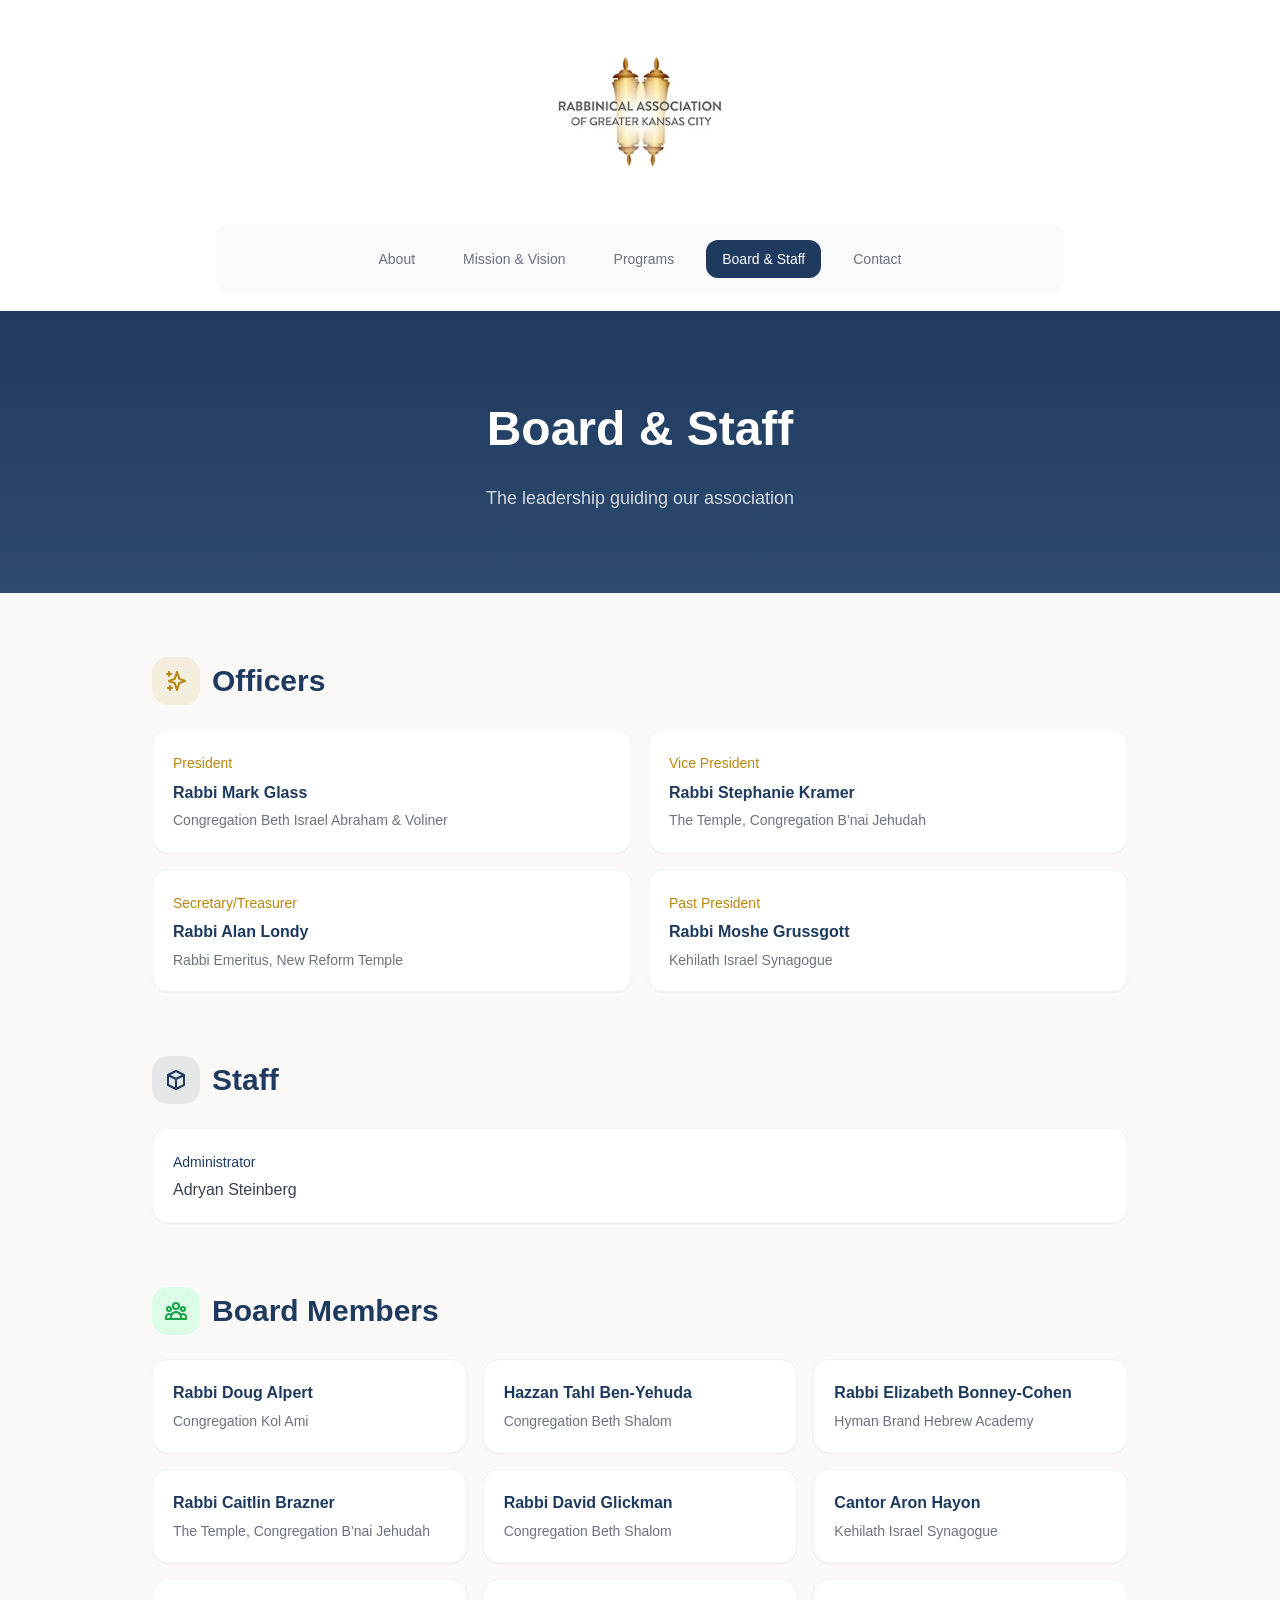
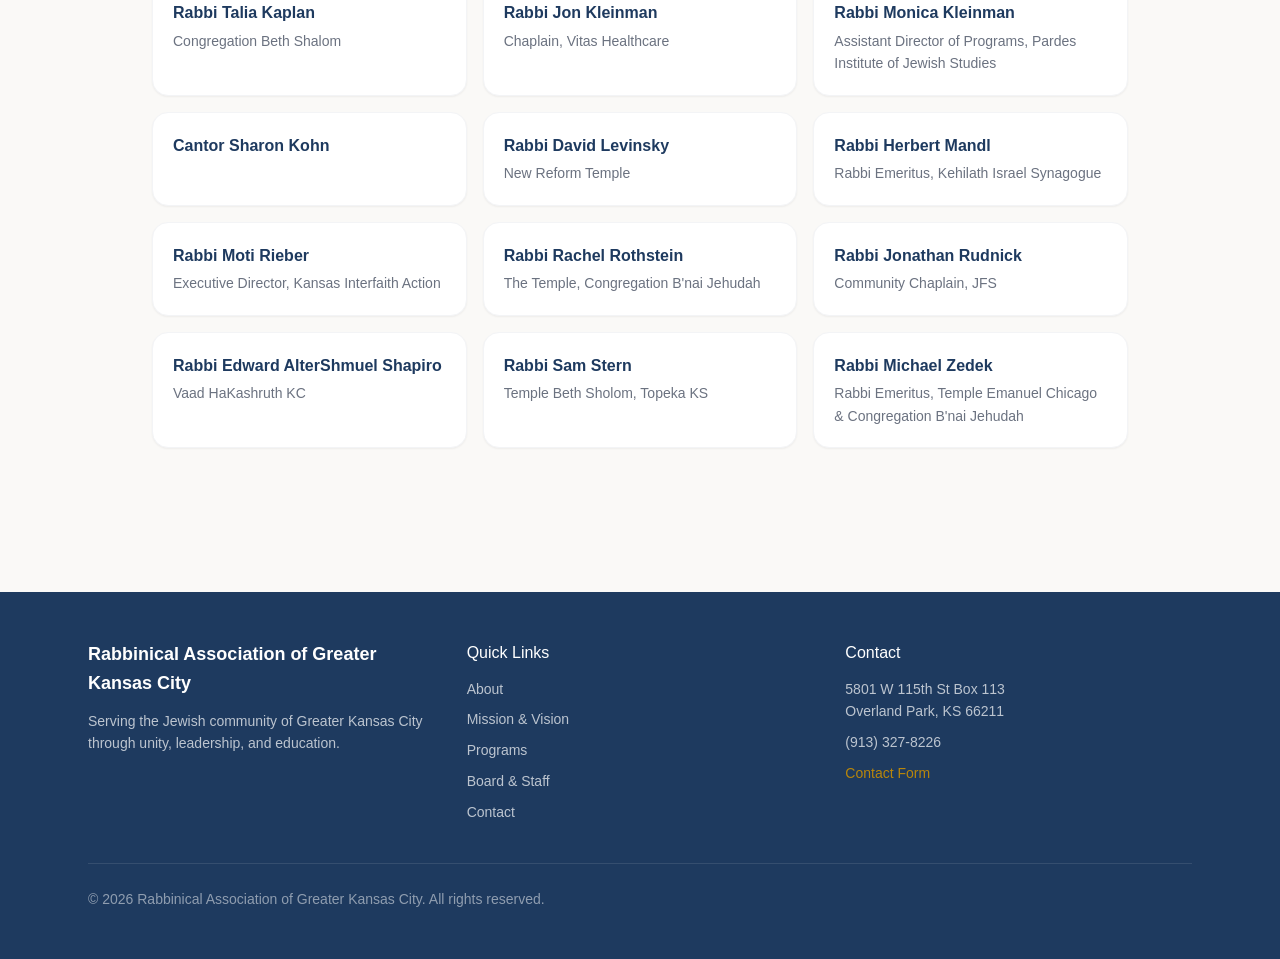
==== board-staff.html @ a5cd85e4 "Initial commit: static HTML/CSS/JS replica of kcrabbi.org Plain HTML/CSS/JS rebuild of the Rabbinica" ====
<!DOCTYPE html>
<html lang="en">
<head>
  <meta charset="UTF-8">
  <meta name="viewport" content="width=device-width, initial-scale=1.0">
  <title>Board &amp; Staff | Rabbinical Association of Greater Kansas City</title>
  <link rel="stylesheet" href="css/styles.css">
</head>
<body>

  <!-- Header -->
  <header class="site-header" id="site-header">
    <nav class="header-nav">
      <div class="logo-section" id="logo-section">
        <a href="index.html">
          <img src="images/logo.png" alt="Rabbinical Association of Greater Kansas City" class="logo-img" id="logo-img">
        </a>
      </div>
      <div class="nav-bar" id="nav-bar">
        <div class="nav-links">
          <a href="index.html" class="nav-link">About</a>
          <a href="mission-vision.html" class="nav-link">Mission &amp; Vision</a>
          <a href="programs.html" class="nav-link">Programs</a>
          <a href="board-staff.html" class="nav-link active">Board &amp; Staff</a>
          <a href="contact.html" class="nav-link">Contact</a>
        </div>
        <button class="menu-btn" id="mobile-menu-btn" aria-label="Toggle menu">
          <svg xmlns="http://www.w3.org/2000/svg" fill="none" viewBox="0 0 24 24" stroke="currentColor" stroke-width="2"><path stroke-linecap="round" stroke-linejoin="round" d="M4 6h16M4 12h16M4 18h16"/></svg>
        </button>
      </div>
      <button class="scrolled-menu-btn" id="scrolled-menu-btn" aria-label="Toggle menu">
        <svg xmlns="http://www.w3.org/2000/svg" fill="none" viewBox="0 0 24 24" stroke="currentColor" stroke-width="2"><path stroke-linecap="round" stroke-linejoin="round" d="M4 6h16M4 12h16M4 18h16"/></svg>
      </button>
      <div class="mobile-menu" id="mobile-menu">
        <a href="index.html" class="nav-link">About</a>
        <a href="mission-vision.html" class="nav-link">Mission &amp; Vision</a>
        <a href="programs.html" class="nav-link">Programs</a>
        <a href="board-staff.html" class="nav-link active">Board &amp; Staff</a>
        <a href="contact.html" class="nav-link">Contact</a>
      </div>
    </nav>
  </header>

  <main>
    <!-- Hero -->
    <section class="hero hero-page">
      <div class="hero-inner">
        <h1>Board &amp; Staff</h1>
        <p class="subtitle">The leadership guiding our association</p>
      </div>
    </section>

    <div class="content-wide">
      <!-- Officers -->
      <section class="section-gap">
        <div class="icon-heading">
          <div class="icon-box gold">
            <svg xmlns="http://www.w3.org/2000/svg" fill="none" viewBox="0 0 24 24" stroke="currentColor" stroke-width="2"><path stroke-linecap="round" stroke-linejoin="round" d="M5 3v4M3 5h4M6 17v4m-2-2h4m5-16l2.286 6.857L21 12l-5.714 2.143L13 21l-2.286-6.857L5 12l5.714-2.143L13 3z"/></svg>
          </div>
          <h2>Officers</h2>
        </div>
        <div class="grid-2">
          <div class="officer-card">
            <span class="title">President</span>
            <p class="name">Rabbi Mark Glass</p>
            <p class="org">Congregation Beth Israel Abraham &amp; Voliner</p>
          </div>
          <div class="officer-card">
            <span class="title">Vice President</span>
            <p class="name">Rabbi Stephanie Kramer</p>
            <p class="org">The Temple, Congregation B'nai Jehudah</p>
          </div>
          <div class="officer-card">
            <span class="title">Secretary/Treasurer</span>
            <p class="name">Rabbi Alan Londy</p>
            <p class="org">Rabbi Emeritus, New Reform Temple</p>
          </div>
          <div class="officer-card">
            <span class="title">Past President</span>
            <p class="name">Rabbi Moshe Grussgott</p>
            <p class="org">Kehilath Israel Synagogue</p>
          </div>
        </div>
      </section>

      <!-- Staff -->
      <section class="section-gap">
        <div class="icon-heading">
          <div class="icon-box navy">
            <svg xmlns="http://www.w3.org/2000/svg" fill="none" viewBox="0 0 24 24" stroke="currentColor" stroke-width="2"><path stroke-linecap="round" stroke-linejoin="round" d="M20 7l-8-4-8 4m16 0l-8 4m8-4v10l-8 4m0-10L4 7m8 4v10M4 7v10l8 4"/></svg>
          </div>
          <h2>Staff</h2>
        </div>
        <div class="staff-card">
          <div class="staff-item">
            <span class="title">Administrator</span>
            <p class="name">Adryan Steinberg</p>
          </div>
        </div>
      </section>

      <!-- Board Members -->
      <section>
        <div class="icon-heading">
          <div class="icon-box green">
            <svg xmlns="http://www.w3.org/2000/svg" fill="none" viewBox="0 0 24 24" stroke="currentColor" stroke-width="2"><path stroke-linecap="round" stroke-linejoin="round" d="M17 20h5v-2a3 3 0 00-5.356-1.857M17 20H7m10 0v-2c0-.656-.126-1.283-.356-1.857M7 20H2v-2a3 3 0 015.356-1.857M7 20v-2c0-.656.126-1.283.356-1.857m0 0a5.002 5.002 0 019.288 0M15 7a3 3 0 11-6 0 3 3 0 016 0zm6 3a2 2 0 11-4 0 2 2 0 014 0zM7 10a2 2 0 11-4 0 2 2 0 014 0z"/></svg>
          </div>
          <h2>Board Members</h2>
        </div>
        <div class="grid-3">
          <div class="board-card">
            <p class="name">Rabbi Doug Alpert</p>
            <p class="org">Congregation Kol Ami</p>
          </div>
          <div class="board-card">
            <p class="name">Hazzan Tahl Ben-Yehuda</p>
            <p class="org">Congregation Beth Shalom</p>
          </div>
          <div class="board-card">
            <p class="name">Rabbi Elizabeth Bonney-Cohen</p>
            <p class="org">Hyman Brand Hebrew Academy</p>
          </div>
          <div class="board-card">
            <p class="name">Rabbi Caitlin Brazner</p>
            <p class="org">The Temple, Congregation B'nai Jehudah</p>
          </div>
          <div class="board-card">
            <p class="name">Rabbi David Glickman</p>
            <p class="org">Congregation Beth Shalom</p>
          </div>
          <div class="board-card">
            <p class="name">Cantor Aron Hayon</p>
            <p class="org">Kehilath Israel Synagogue</p>
          </div>
          <div class="board-card">
            <p class="name">Rabbi Talia Kaplan</p>
            <p class="org">Congregation Beth Shalom</p>
          </div>
          <div class="board-card">
            <p class="name">Rabbi Jon Kleinman</p>
            <p class="org">Chaplain, Vitas Healthcare</p>
          </div>
          <div class="board-card">
            <p class="name">Rabbi Monica Kleinman</p>
            <p class="org">Assistant Director of Programs, Pardes Institute of Jewish Studies</p>
          </div>
          <div class="board-card">
            <p class="name">Cantor Sharon Kohn</p>
          </div>
          <div class="board-card">
            <p class="name">Rabbi David Levinsky</p>
            <p class="org">New Reform Temple</p>
          </div>
          <div class="board-card">
            <p class="name">Rabbi Herbert Mandl</p>
            <p class="org">Rabbi Emeritus, Kehilath Israel Synagogue</p>
          </div>
          <div class="board-card">
            <p class="name">Rabbi Moti Rieber</p>
            <p class="org">Executive Director, Kansas Interfaith Action</p>
          </div>
          <div class="board-card">
            <p class="name">Rabbi Rachel Rothstein</p>
            <p class="org">The Temple, Congregation B'nai Jehudah</p>
          </div>
          <div class="board-card">
            <p class="name">Rabbi Jonathan Rudnick</p>
            <p class="org">Community Chaplain, JFS</p>
          </div>
          <div class="board-card">
            <p class="name">Rabbi Edward AlterShmuel Shapiro</p>
            <p class="org">Vaad HaKashruth KC</p>
          </div>
          <div class="board-card">
            <p class="name">Rabbi Sam Stern</p>
            <p class="org">Temple Beth Sholom, Topeka KS</p>
          </div>
          <div class="board-card">
            <p class="name">Rabbi Michael Zedek</p>
            <p class="org">Rabbi Emeritus, Temple Emanuel Chicago &amp; Congregation B'nai Jehudah</p>
          </div>
        </div>
      </section>
    </div>
  </main>

  <!-- Footer -->
  <footer class="site-footer">
    <div class="footer-inner">
      <div class="footer-grid">
        <div>
          <h3>Rabbinical Association of Greater Kansas City</h3>
          <p>Serving the Jewish community of Greater Kansas City through unity, leadership, and education.</p>
        </div>
        <div>
          <h4>Quick Links</h4>
          <div class="footer-links">
            <a href="index.html">About</a>
            <a href="mission-vision.html">Mission &amp; Vision</a>
            <a href="programs.html">Programs</a>
            <a href="board-staff.html">Board &amp; Staff</a>
            <a href="contact.html">Contact</a>
          </div>
        </div>
        <div>
          <h4>Contact</h4>
          <p>5801 W 115th St Box 113<br>Overland Park, KS 66211</p>
          <p style="margin-top: 0.5rem;">(913) 327-8226</p>
          <p style="margin-top: 0.5rem;"><a href="contact.html" class="footer-contact-link">Contact Form</a></p>
        </div>
      </div>
      <div class="footer-bottom">
        <p>&copy; 2026 Rabbinical Association of Greater Kansas City. All rights reserved.</p>
      </div>
    </div>
  </footer>

  <script src="js/main.js"></script>
</body>
</html>
---- css/styles.css ----
/* ==============================================
   KC Rabbinical Association — styles.css
   ============================================== */

/* --- Design Tokens --- */
:root {
  --primary: #1e3a5f;
  --primary-light: #2d4a6f;
  --accent: #b8860b;
  --accent-hover: #9a6f09;
  --bg: #faf9f7;
  --white: #ffffff;
  --text: #374151;
  --text-light: #6b7280;
  --text-lighter: #9ca3af;
  --border: #f3f4f6;
  --border-dark: #e5e7eb;
  --red: #dc2626;
  --green-50: #f0fdf4;
  --green-100: #dcfce7;
  --green-600: #16a34a;
  --green-700: #15803d;
  --green-800: #166534;
  --purple-50: #faf5ff;
  --purple-100: #f3e8ff;
  --purple-500: #a855f7;
  --purple-600: #9333ea;
  --shadow-sm: 0 1px 2px 0 rgba(0,0,0,0.05);
  --shadow-md: 0 4px 6px -1px rgba(0,0,0,0.1), 0 2px 4px -2px rgba(0,0,0,0.1);
  --radius-lg: 0.75rem;
  --radius-xl: 1rem;
  --radius-2xl: 1rem;
}

/* --- Reset & Base --- */
*, *::before, *::after {
  box-sizing: border-box;
  margin: 0;
  padding: 0;
}

body {
  font-family: -apple-system, BlinkMacSystemFont, 'Segoe UI', Roboto, 'Helvetica Neue', Arial, sans-serif;
  background: var(--bg);
  color: var(--text);
  line-height: 1.6;
  min-height: 100vh;
  -webkit-font-smoothing: antialiased;
}

a {
  color: inherit;
  text-decoration: none;
}

img {
  max-width: 100%;
  height: auto;
  display: block;
}

ul {
  list-style: none;
}

/* --- Header --- */
.site-header {
  position: sticky;
  top: 0;
  z-index: 50;
  background: rgba(255,255,255,0.95);
  backdrop-filter: blur(8px);
  border-bottom: 1px solid var(--border);
  box-shadow: var(--shadow-sm);
  transition: all 0.2s;
}

.header-nav {
  max-width: 56rem;
  margin: 0 auto;
  padding: 0 1rem;
}

.logo-section {
  display: flex;
  align-items: center;
  justify-content: center;
  padding: 1rem 0;
  transition: padding 0.2s;
}

.logo-section.scrolled {
  padding: 0.5rem 0;
}

.logo-img {
  width: auto;
  height: 11rem;
  transition: height 0.2s;
}

.logo-img.scrolled {
  height: 3.5rem;
}

/* Nav bar container */
.nav-bar {
  background: #f9fafb;
  padding: 1rem 1.5rem;
  border-radius: var(--radius-lg);
  margin-bottom: 1rem;
}

.nav-links {
  display: none;
  align-items: center;
  gap: 0.5rem;
  justify-content: center;
}

.nav-link {
  padding: 0.5rem 1rem;
  border-radius: var(--radius-lg);
  font-size: 0.875rem;
  font-weight: 500;
  color: var(--text-light);
  transition: all 0.2s;
  white-space: nowrap;
}

.nav-link:hover {
  color: var(--primary);
  background: #f3f4f6;
}

.nav-link.active {
  background: var(--primary);
  color: white;
}

/* Hamburger button */
.menu-btn {
  display: block;
  margin: 0 auto;
  padding: 0.5rem;
  background: none;
  border: none;
  color: var(--text-light);
  cursor: pointer;
}

.menu-btn:hover {
  color: var(--primary);
}

.menu-btn svg {
  width: 1.5rem;
  height: 1.5rem;
}

/* Scrolled state: hide full nav, show hamburger for all */
.nav-bar.hidden {
  display: none;
}

.scrolled-menu-btn {
  display: none;
  margin: 0 auto 0.5rem;
  padding: 0.5rem;
  background: none;
  border: none;
  color: var(--text-light);
  cursor: pointer;
}

.scrolled-menu-btn:hover {
  color: var(--primary);
}

.scrolled-menu-btn svg {
  width: 1.5rem;
  height: 1.5rem;
}

.scrolled-menu-btn.visible {
  display: block;
}

/* Mobile menu dropdown */
.mobile-menu {
  display: none;
  flex-direction: column;
  gap: 0.25rem;
  padding: 1rem 0;
  border-top: 1px solid var(--border);
}

.mobile-menu.open {
  display: flex;
}

.mobile-menu .nav-link {
  text-align: center;
  padding: 0.75rem 1rem;
}

/* Desktop nav visibility */
@media (min-width: 768px) {
  .header-nav {
    padding: 0 1.5rem;
  }
  .logo-section {
    padding: 1.5rem 0;
  }
  .logo-section.scrolled {
    padding: 0.75rem 0;
  }
  .logo-img {
    height: 11rem;
  }
  .logo-img.scrolled {
    height: 3.5rem;
  }
  .nav-links {
    display: flex;
  }
  .nav-bar .menu-btn {
    display: none;
  }
  .nav-links {
    gap: 0.5rem;
  }
}

@media (min-width: 1024px) {
  .nav-links {
    gap: 1rem;
  }
}

/* --- Hero Sections --- */
.hero {
  background: linear-gradient(to bottom, var(--primary), var(--primary-light));
  color: white;
  text-align: center;
}

.hero-about {
  padding: 2rem 0 2rem;
}

.hero-page {
  padding: 4rem 0 5rem;
}

.hero-inner {
  max-width: 56rem;
  margin: 0 auto;
  padding: 0 1rem;
}

.hero h1 {
  font-size: 1.875rem;
  font-weight: 700;
  margin-bottom: 1rem;
}

.hero .subtitle {
  font-size: 1.125rem;
  color: rgba(255,255,255,0.8);
}

.hero-about .subtitle {
  font-size: 1.125rem;
  color: rgba(255,255,255,0.8);
  line-height: 1.75;
  max-width: 48rem;
  margin: 0 auto;
}

@media (min-width: 768px) {
  .hero-about {
    padding: 3rem 0 3rem;
  }
  .hero-page {
    padding: 5rem 0 5rem;
  }
  .hero h1 {
    font-size: 2.25rem;
  }
  .hero-about .subtitle {
    font-size: 1.25rem;
  }
  .hero-inner {
    padding: 0 1.5rem;
  }
}

@media (min-width: 1024px) {
  .hero h1 {
    font-size: 3rem;
  }
}

/* --- Content Container --- */
.content {
  max-width: 56rem;
  margin: 0 auto;
  padding: 3rem 1rem;
}

.content-wide {
  max-width: 64rem;
  margin: 0 auto;
  padding: 3rem 1rem;
}

@media (min-width: 768px) {
  .content, .content-wide {
    padding: 4rem 1.5rem;
  }
}

/* --- Section Headers --- */
.section-header {
  margin-bottom: 2rem;
}

.section-header h2 {
  font-size: 1.5rem;
  font-weight: 600;
  color: var(--primary);
}

.section-header .accent-line {
  height: 4px;
  width: 4rem;
  background: var(--accent);
  border-radius: 2px;
  margin-top: 0.5rem;
}

@media (min-width: 768px) {
  .section-header h2 {
    font-size: 1.875rem;
  }
}

/* Icon + heading pairs */
.icon-heading {
  display: flex;
  align-items: center;
  gap: 0.75rem;
  margin-bottom: 1.5rem;
}

.icon-box {
  width: 3rem;
  height: 3rem;
  border-radius: var(--radius-xl);
  display: flex;
  align-items: center;
  justify-content: center;
  flex-shrink: 0;
}

.icon-box svg {
  width: 1.5rem;
  height: 1.5rem;
}

.icon-box.navy {
  background: rgba(30,58,95,0.1);
  color: var(--primary);
}

.icon-box.gold {
  background: rgba(184,134,11,0.1);
  color: var(--accent);
}

.icon-box.purple {
  background: var(--purple-100);
  color: var(--purple-600);
}

.icon-box.green {
  background: #dcfce7;
  color: var(--green-600);
}

.icon-heading h2 {
  font-size: 1.5rem;
  font-weight: 600;
  color: var(--primary);
}

@media (min-width: 768px) {
  .icon-heading h2 {
    font-size: 1.875rem;
  }
}

/* --- Cards --- */
.card {
  background: var(--white);
  border-radius: 1rem;
  border: 1px solid var(--border);
  box-shadow: var(--shadow-sm);
  padding: 1.5rem;
}

.card-lg {
  padding: 1.5rem;
}

@media (min-width: 768px) {
  .card-lg {
    padding: 2rem;
  }
}

.card:hover {
  box-shadow: var(--shadow-md);
  transition: box-shadow 0.2s;
}

/* --- Section spacing --- */
.section-gap {
  margin-bottom: 4rem;
}

/* --- Prose text --- */
.prose {
  font-size: 1.125rem;
  color: var(--text);
  line-height: 1.75;
}

.prose p + p {
  margin-top: 1rem;
}

/* --- Grid helpers --- */
.grid-2 {
  display: grid;
  gap: 1rem;
}

.grid-3 {
  display: grid;
  gap: 1rem;
}

@media (min-width: 768px) {
  .grid-2 {
    grid-template-columns: repeat(2, 1fr);
  }
  .grid-3 {
    grid-template-columns: repeat(2, 1fr);
  }
}

@media (min-width: 1024px) {
  .grid-3 {
    grid-template-columns: repeat(3, 1fr);
  }
}

/* --- Supporters logos --- */
.supporters-grid {
  display: grid;
  gap: 3rem;
  align-items: center;
  max-width: 64rem;
  margin: 0 auto;
}

.supporters-grid .logo-wrap {
  display: flex;
  align-items: center;
  justify-content: center;
  padding: 1rem;
}

.supporters-grid .logo-wrap img {
  width: 100%;
  max-width: 200px;
  height: auto;
}

.supporters-grid .logo-wrap.small img {
  max-width: 140px;
}

@media (min-width: 768px) {
  .supporters-grid {
    grid-template-columns: repeat(3, 1fr);
  }
}

/* --- Checklist items --- */
.checklist {
  display: flex;
  flex-direction: column;
  gap: 1rem;
}

.checklist-item {
  display: flex;
  align-items: flex-start;
  gap: 1rem;
}

.check-icon {
  width: 1.5rem;
  height: 1.5rem;
  background: rgba(184,134,11,0.1);
  border-radius: 50%;
  display: flex;
  align-items: center;
  justify-content: center;
  flex-shrink: 0;
  margin-top: 0.125rem;
}

.check-icon svg {
  width: 1rem;
  height: 1rem;
  color: var(--accent);
}

.checklist-item span {
  color: var(--text);
  line-height: 1.625;
}

/* --- Bullet lists --- */
.bullet-list {
  display: grid;
  gap: 1rem;
}

@media (min-width: 768px) {
  .bullet-list.two-col {
    grid-template-columns: repeat(2, 1fr);
  }
}

.bullet-item {
  display: flex;
  align-items: flex-start;
  gap: 0.75rem;
}

.bullet-dot {
  width: 0.5rem;
  height: 0.5rem;
  border-radius: 50%;
  flex-shrink: 0;
  margin-top: 0.5rem;
}

.bullet-dot.gold {
  background: var(--accent);
}

.bullet-dot.purple {
  background: var(--purple-500);
}

.bullet-item span {
  color: var(--text);
}

/* --- Numbered badges --- */
.numbered-card {
  display: flex;
  align-items: flex-start;
  gap: 0.75rem;
}

.number-badge {
  width: 2rem;
  height: 2rem;
  background: var(--primary);
  color: white;
  border-radius: var(--radius-lg);
  display: flex;
  align-items: center;
  justify-content: center;
  font-size: 0.875rem;
  font-weight: 600;
  flex-shrink: 0;
}

.numbered-card p {
  color: var(--text);
  line-height: 1.625;
}

/* --- Vision gradient card --- */
.vision-card {
  background: linear-gradient(to bottom right, var(--primary), var(--primary-light));
  border-radius: 1rem;
  padding: 1.5rem;
  color: white;
}

.vision-card p {
  font-size: 1.125rem;
  line-height: 1.75;
}

@media (min-width: 768px) {
  .vision-card {
    padding: 2rem;
  }
  .vision-card p {
    font-size: 1.25rem;
  }
}

/* --- Interfaith section --- */
.interfaith-card {
  background: linear-gradient(to bottom right, var(--purple-50), white);
  border-radius: 1rem;
  border: 1px solid var(--purple-100);
  padding: 1.5rem;
}

@media (min-width: 768px) {
  .interfaith-card {
    padding: 2rem;
  }
}

.interfaith-card .bullet-list {
  display: flex;
  flex-direction: column;
  gap: 0.75rem;
}

/* --- Educational Programs card --- */
.edu-card {
  background: var(--white);
  border: 1px solid var(--border);
  box-shadow: var(--shadow-sm);
  border-radius: 1rem;
  overflow: hidden;
}

.edu-card-header {
  padding: 1.5rem 1.5rem 0.75rem;
}

.edu-card-header .icon-sm {
  width: 2.5rem;
  height: 2.5rem;
  background: rgba(30,58,95,0.1);
  border-radius: var(--radius-lg);
  display: flex;
  align-items: center;
  justify-content: center;
  margin-bottom: 0.75rem;
}

.edu-card-header .icon-sm svg {
  width: 1.25rem;
  height: 1.25rem;
  color: var(--primary);
}

.edu-card-header h3 {
  font-size: 1.125rem;
  color: var(--primary);
  font-weight: 600;
}

.edu-card-body {
  padding: 0 1.5rem 1.5rem;
}

.edu-card-body h4 {
  font-weight: 600;
  color: var(--primary);
  margin-bottom: 0.5rem;
}

.edu-card-body .desc {
  font-size: 0.875rem;
  color: var(--text-light);
  line-height: 1.625;
  margin-bottom: 0.75rem;
}

/* External link buttons */
.link-buttons {
  display: grid;
  gap: 0.75rem;
}

@media (min-width: 768px) {
  .link-buttons {
    grid-template-columns: repeat(2, 1fr);
  }
}

.link-btn {
  display: flex;
  align-items: center;
  gap: 0.5rem;
  padding: 0.75rem 1rem;
  background: var(--primary);
  color: white;
  border-radius: var(--radius-lg);
  font-size: 0.875rem;
  font-weight: 500;
  transition: background 0.2s;
}

.link-btn:hover {
  background: rgba(30,58,95,0.9);
}

.link-btn svg {
  width: 1rem;
  height: 1rem;
}

/* --- Officer cards --- */
.officer-card {
  background: var(--white);
  border-radius: var(--radius-xl);
  border: 1px solid var(--border);
  box-shadow: var(--shadow-sm);
  padding: 1.25rem;
  transition: background 0.2s;
}

.officer-card:hover {
  background: #f9fafb;
}

.officer-card .title {
  color: var(--accent);
  font-size: 0.875rem;
  font-weight: 500;
}

.officer-card .name {
  color: var(--primary);
  font-weight: 600;
  margin-top: 0.25rem;
}

.officer-card .org {
  color: var(--text-light);
  font-size: 0.875rem;
  margin-top: 0.25rem;
}

/* --- Staff section --- */
.staff-card {
  background: var(--white);
  border-radius: 1rem;
  border: 1px solid var(--border);
  box-shadow: var(--shadow-sm);
}

.staff-item {
  padding: 1.25rem;
  transition: background 0.2s;
}

.staff-item:hover {
  background: #f9fafb;
}

.staff-item .title {
  color: var(--primary);
  font-size: 0.875rem;
  font-weight: 500;
}

.staff-item .name {
  color: var(--text);
  font-weight: 500;
  margin-top: 0.125rem;
}

/* --- Board member cards --- */
.board-card {
  background: var(--white);
  border-radius: var(--radius-xl);
  border: 1px solid var(--border);
  box-shadow: var(--shadow-sm);
  padding: 1.25rem;
  transition: background 0.2s;
}

.board-card:hover {
  background: #f9fafb;
}

.board-card .name {
  color: var(--primary);
  font-weight: 600;
  margin-bottom: 0.25rem;
}

.board-card .org {
  color: var(--text-light);
  font-size: 0.875rem;
}

/* --- Contact page grid --- */
.contact-grid {
  display: grid;
  gap: 2rem;
}

@media (min-width: 1024px) {
  .contact-grid {
    grid-template-columns: 1fr 2fr;
    gap: 3rem;
  }
}

.contact-sidebar {
  position: relative;
}

@media (min-width: 1024px) {
  .contact-sidebar .card {
    position: sticky;
    top: 6rem;
  }
}

.contact-sidebar h2 {
  font-size: 1.25rem;
  font-weight: 600;
  color: var(--primary);
  margin-bottom: 1.5rem;
}

.contact-sidebar p {
  font-size: 0.875rem;
  color: var(--text-light);
  line-height: 1.625;
}

.contact-sidebar .note {
  margin-top: 1.5rem;
  padding-top: 1.5rem;
  border-top: 1px solid var(--border);
}

.contact-sidebar .note strong {
  color: var(--red);
}

.contact-sidebar .note p {
  color: #6b7280;
  font-size: 0.875rem;
  line-height: 1.625;
}

/* --- Form styles --- */
.form-title {
  font-size: 1.25rem;
  font-weight: 600;
  color: var(--primary);
  margin-bottom: 0.5rem;
}

.form-subtitle {
  color: var(--text-light);
  margin-bottom: 0.5rem;
}

.form-note {
  font-size: 0.875rem;
  color: var(--text-lighter);
  margin-bottom: 2rem;
}

.form-group {
  margin-bottom: 1.5rem;
}

.form-row {
  display: grid;
  gap: 1.5rem;
}

@media (min-width: 768px) {
  .form-row {
    grid-template-columns: repeat(2, 1fr);
  }
}

label {
  display: block;
  font-size: 0.875rem;
  font-weight: 500;
  color: var(--primary);
  margin-bottom: 0.5rem;
}

label .required {
  color: var(--red);
}

label .optional {
  color: var(--text-lighter);
  font-weight: 400;
}

input[type="text"],
input[type="email"],
input[type="tel"],
select,
textarea {
  width: 100%;
  padding: 0.625rem 0.75rem;
  border: 1px solid var(--border-dark);
  border-radius: var(--radius-lg);
  font-size: 0.875rem;
  font-family: inherit;
  color: var(--text);
  background: white;
  transition: border-color 0.2s, box-shadow 0.2s;
  outline: none;
}

input:focus,
select:focus,
textarea:focus {
  border-color: var(--primary);
  box-shadow: 0 0 0 3px rgba(30,58,95,0.1);
}

textarea {
  min-height: 150px;
  resize: vertical;
}

::placeholder {
  color: var(--text-lighter);
}

.checkbox-row {
  display: flex;
  align-items: flex-start;
  gap: 0.75rem;
  padding: 1rem;
  background: #f9fafb;
  border-radius: var(--radius-lg);
}

.checkbox-row input[type="checkbox"] {
  width: 1.125rem;
  height: 1.125rem;
  margin-top: 0.125rem;
  accent-color: var(--primary);
  flex-shrink: 0;
}

.checkbox-row label {
  font-size: 0.875rem;
  color: var(--text-light);
  line-height: 1.625;
  margin-bottom: 0;
  cursor: pointer;
  font-weight: 400;
}

.btn-submit {
  width: 100%;
  padding: 0.875rem 1.5rem;
  background: var(--primary);
  color: white;
  border: none;
  border-radius: var(--radius-lg);
  font-size: 1.125rem;
  font-weight: 500;
  font-family: inherit;
  cursor: pointer;
  transition: background 0.2s;
  margin-top: 0.5rem;
}

.btn-submit:hover {
  background: var(--primary-light);
}

.btn-submit:disabled {
  opacity: 0.6;
  cursor: not-allowed;
}

.form-error {
  background: #fef2f2;
  border: 1px solid #fecaca;
  color: #b91c1c;
  padding: 0.75rem 1rem;
  border-radius: var(--radius-lg);
  font-size: 0.875rem;
  margin-bottom: 1.5rem;
}

.form-success {
  background: var(--green-50);
  border: 1px solid #bbf7d0;
  border-radius: var(--radius-xl);
  padding: 2rem;
  text-align: center;
}

.form-success .icon {
  width: 4rem;
  height: 4rem;
  background: var(--green-100);
  border-radius: 50%;
  display: flex;
  align-items: center;
  justify-content: center;
  margin: 0 auto 1rem;
}

.form-success .icon svg {
  width: 2rem;
  height: 2rem;
  color: var(--green-600);
}

.form-success h3 {
  font-size: 1.25rem;
  font-weight: 600;
  color: var(--green-800);
  margin-bottom: 0.5rem;
}

.form-success p {
  color: var(--green-700);
}

/* --- Footer --- */
.site-footer {
  background: var(--primary);
  color: white;
  margin-top: 5rem;
}

.footer-inner {
  max-width: 72rem;
  margin: 0 auto;
  padding: 3rem 1rem;
}

@media (min-width: 768px) {
  .footer-inner {
    padding: 3rem 1.5rem;
  }
}

.footer-grid {
  display: grid;
  gap: 2rem;
}

@media (min-width: 768px) {
  .footer-grid {
    grid-template-columns: repeat(3, 1fr);
  }
}

.footer-grid h3 {
  font-weight: 600;
  font-size: 1.125rem;
  margin-bottom: 0.75rem;
}

.footer-grid h4 {
  font-weight: 500;
  margin-bottom: 0.75rem;
}

.footer-grid p, .footer-grid a {
  color: rgba(255,255,255,0.7);
  font-size: 0.875rem;
  line-height: 1.625;
}

.footer-links {
  display: flex;
  flex-direction: column;
  gap: 0.5rem;
}

.footer-links a:hover {
  color: white;
}

.footer-contact-link {
  color: var(--accent) !important;
}

.footer-contact-link:hover {
  text-decoration: underline;
}

.footer-bottom {
  border-top: 1px solid rgba(255,255,255,0.1);
  margin-top: 2.5rem;
  padding-top: 1.5rem;
}

.footer-bottom p {
  color: rgba(255,255,255,0.5);
  font-size: 0.875rem;
  text-align: center;
}

@media (min-width: 640px) {
  .footer-bottom p {
    text-align: left;
  }
}

/* --- Utility --- */
.text-center { text-align: center; }
.mb-6 { margin-bottom: 1.5rem; }
.mb-8 { margin-bottom: 2rem; }
.mt-1 { margin-top: 0.25rem; }
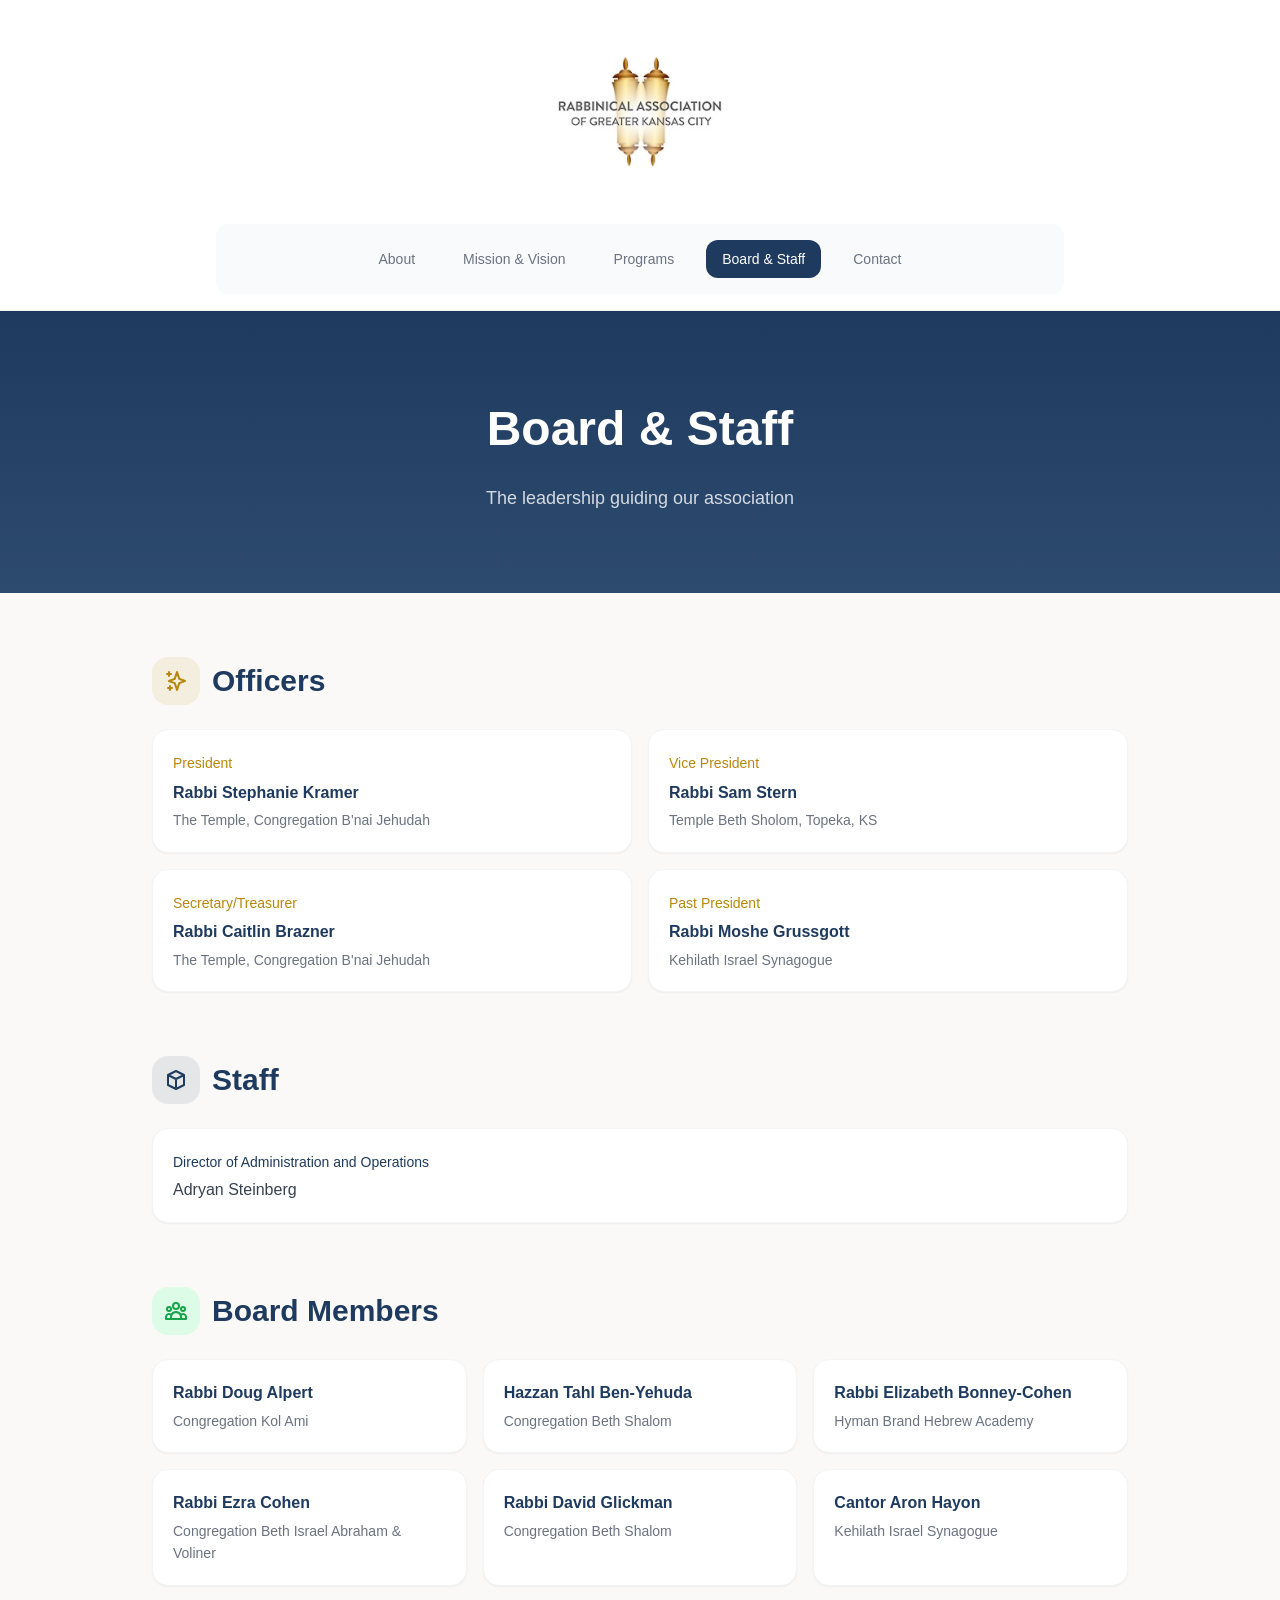
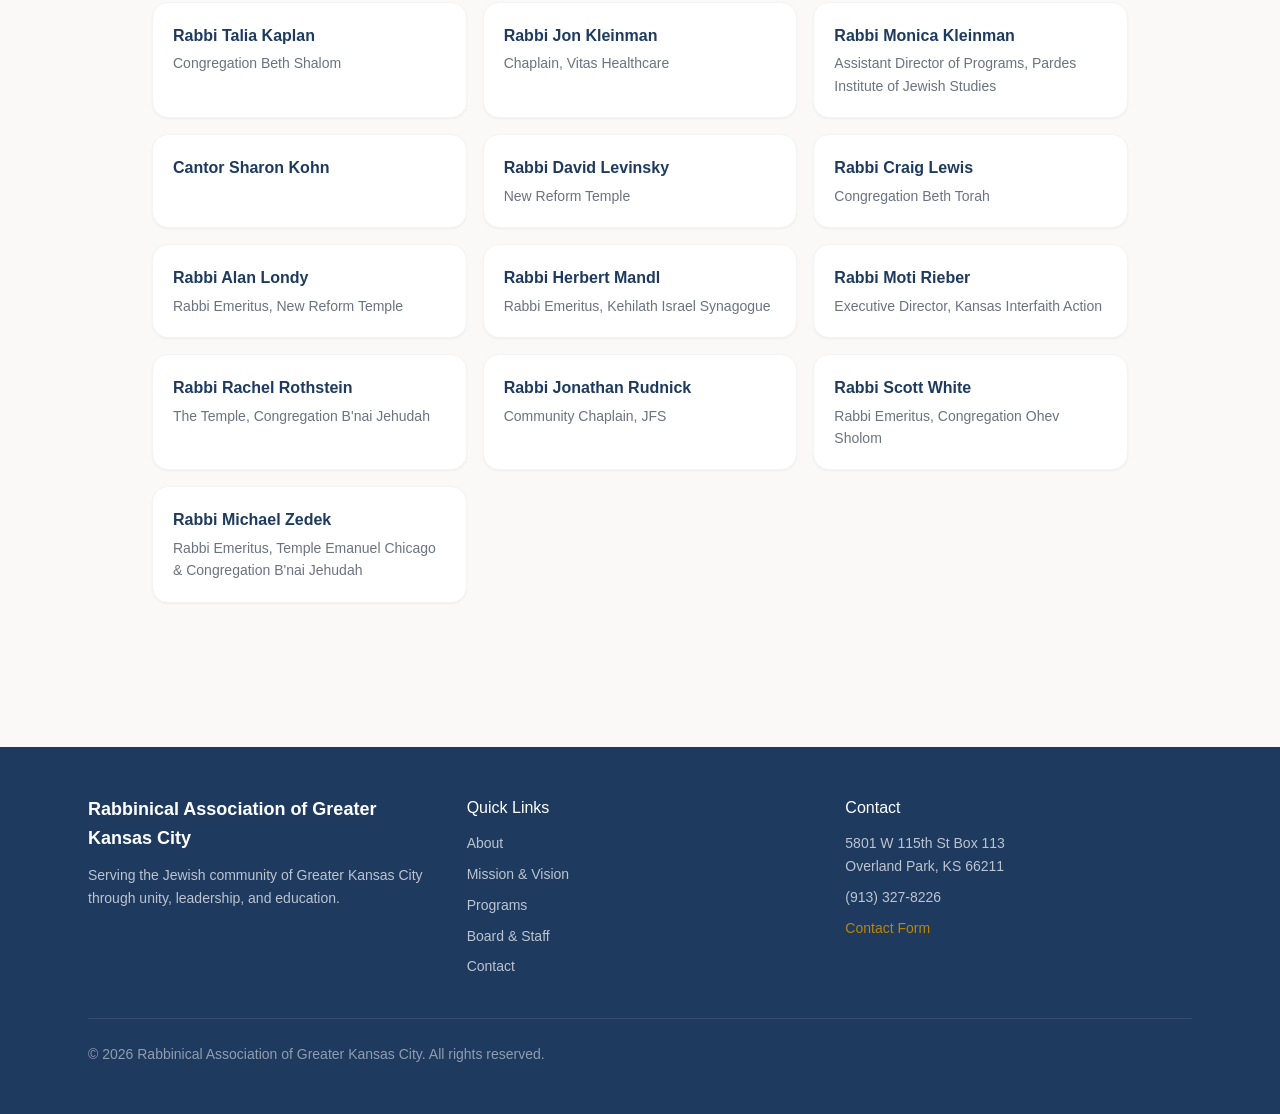
==== commit a539746d: "Update Board & Staff page with new officers, board members, and staff title Co-Authored-By: Claude O" ====
--- a/board-staff.html
+++ b/board-staff.html
@@ -62,18 +62,18 @@
         <div class="grid-2">
           <div class="officer-card">
             <span class="title">President</span>
-            <p class="name">Rabbi Mark Glass</p>
-            <p class="org">Congregation Beth Israel Abraham &amp; Voliner</p>
-          </div>
-          <div class="officer-card">
-            <span class="title">Vice President</span>
             <p class="name">Rabbi Stephanie Kramer</p>
             <p class="org">The Temple, Congregation B'nai Jehudah</p>
           </div>
           <div class="officer-card">
+            <span class="title">Vice President</span>
+            <p class="name">Rabbi Sam Stern</p>
+            <p class="org">Temple Beth Sholom, Topeka, KS</p>
+          </div>
+          <div class="officer-card">
             <span class="title">Secretary/Treasurer</span>
-            <p class="name">Rabbi Alan Londy</p>
-            <p class="org">Rabbi Emeritus, New Reform Temple</p>
+            <p class="name">Rabbi Caitlin Brazner</p>
+            <p class="org">The Temple, Congregation B'nai Jehudah</p>
           </div>
           <div class="officer-card">
             <span class="title">Past President</span>
@@ -93,7 +93,7 @@
         </div>
         <div class="staff-card">
           <div class="staff-item">
-            <span class="title">Administrator</span>
+            <span class="title">Director of Administration and Operations</span>
             <p class="name">Adryan Steinberg</p>
           </div>
         </div>
@@ -121,8 +121,8 @@
             <p class="org">Hyman Brand Hebrew Academy</p>
           </div>
           <div class="board-card">
-            <p class="name">Rabbi Caitlin Brazner</p>
-            <p class="org">The Temple, Congregation B'nai Jehudah</p>
+            <p class="name">Rabbi Ezra Cohen</p>
+            <p class="org">Congregation Beth Israel Abraham &amp; Voliner</p>
           </div>
           <div class="board-card">
             <p class="name">Rabbi David Glickman</p>
@@ -152,6 +152,14 @@
             <p class="org">New Reform Temple</p>
           </div>
           <div class="board-card">
+            <p class="name">Rabbi Craig Lewis</p>
+            <p class="org">Congregation Beth Torah</p>
+          </div>
+          <div class="board-card">
+            <p class="name">Rabbi Alan Londy</p>
+            <p class="org">Rabbi Emeritus, New Reform Temple</p>
+          </div>
+          <div class="board-card">
             <p class="name">Rabbi Herbert Mandl</p>
             <p class="org">Rabbi Emeritus, Kehilath Israel Synagogue</p>
           </div>
@@ -168,12 +176,8 @@
             <p class="org">Community Chaplain, JFS</p>
           </div>
           <div class="board-card">
-            <p class="name">Rabbi Edward AlterShmuel Shapiro</p>
-            <p class="org">Vaad HaKashruth KC</p>
-          </div>
-          <div class="board-card">
-            <p class="name">Rabbi Sam Stern</p>
-            <p class="org">Temple Beth Sholom, Topeka KS</p>
+            <p class="name">Rabbi Scott White</p>
+            <p class="org">Rabbi Emeritus, Congregation Ohev Sholom</p>
           </div>
           <div class="board-card">
             <p class="name">Rabbi Michael Zedek</p>
